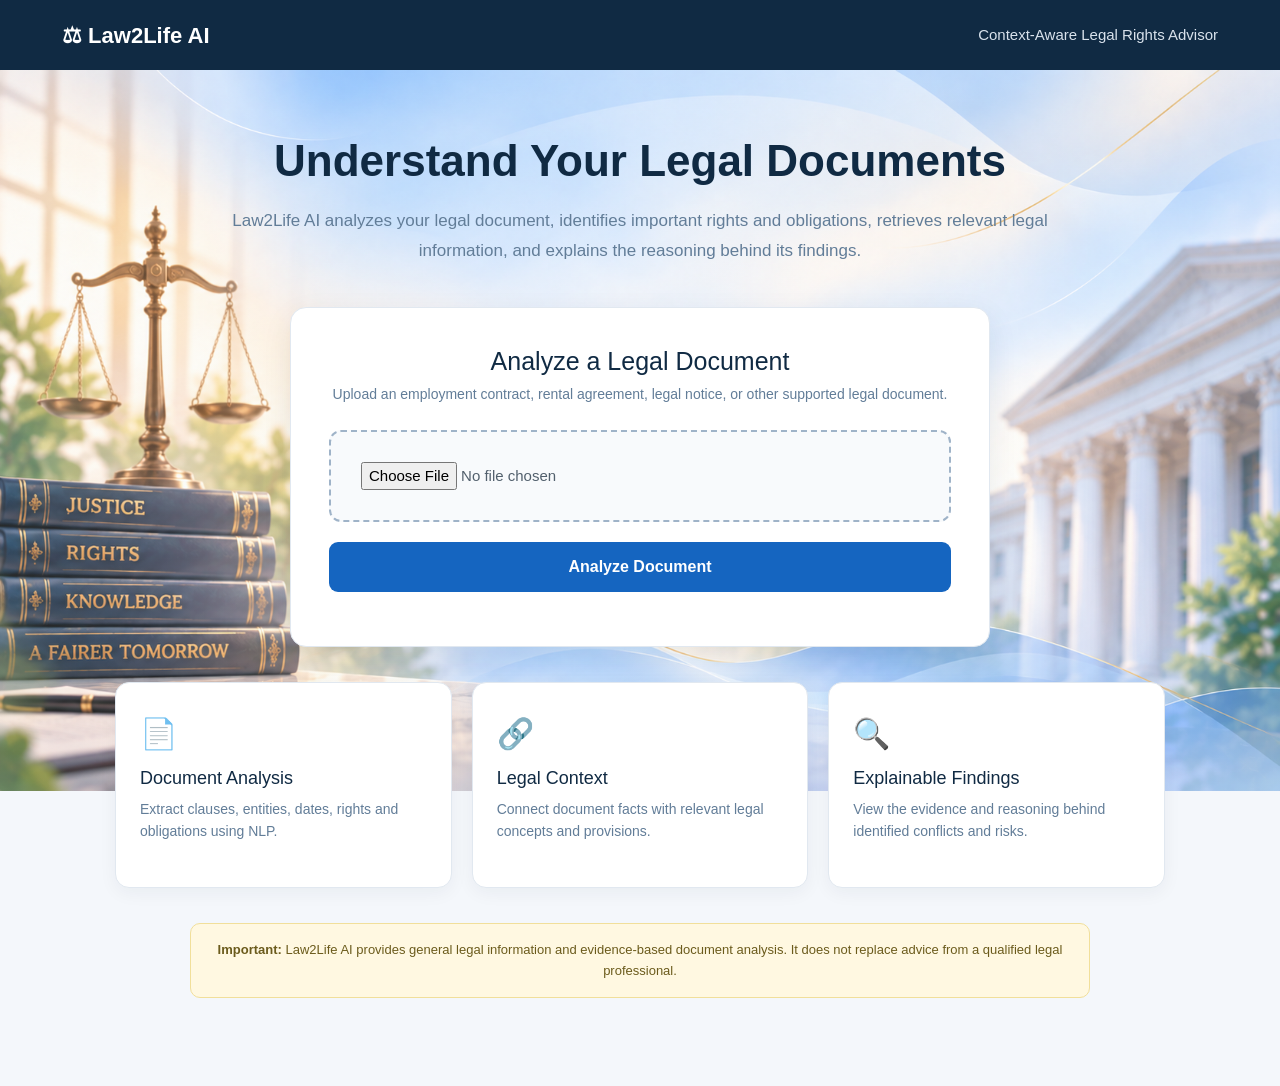
==== frontend/index.html @ 61317b30 "Baseline: initial checkpoint of LAW2LIFE_AI codebase" ====
<!DOCTYPE html>
<html lang="en">
<head>
    <meta charset="UTF-8">
    <meta name="viewport" content="width=device-width, initial-scale=1.0">

    <title>Law2Life AI</title>

    <link
        href="https://cdn.jsdelivr.net/npm/bootstrap@5.3.3/dist/css/bootstrap.min.css"
        rel="stylesheet"
    >

    <link rel="stylesheet" href="css/style.css">
</head>

<body>

<nav class="navbar navbar-dark">
    <div class="container">
        <a class="navbar-brand" href="index.html">
            ⚖ Law2Life AI
        </a>

        <span class="navbar-text">
            Context-Aware Legal Rights Advisor
        </span>
    </div>
</nav>


<section class="hero">

    <div class="container">

        <div class="hero-content">

            <h1>Understand Your Legal Documents</h1>

            <p class="hero-subtitle">
                Law2Life AI analyzes your legal document, identifies
                important rights and obligations, retrieves relevant
                legal information, and explains the reasoning behind
                its findings.
            </p>


            <div class="upload-card">

                <h3>Analyze a Legal Document</h3>

                <p class="upload-description">
                    Upload an employment contract, rental agreement,
                    legal notice, or other supported legal document.
                </p>

                <form id="uploadForm">

                    <div class="file-input">

                        <input
                            type="file"
                            id="documentFile"
                            accept=".pdf,.docx,.png,.jpg,.jpeg"
                            required
                        >

                    </div>


                    <button
                        type="submit"
                        class="btn analyze-btn"
                    >
                        Analyze Document
                    </button>

                </form>


                <div id="uploadStatus"></div>

            </div>


            <div class="feature-section">

                <div class="feature-card">

                    <div class="feature-icon">📄</div>

                    <h4>Document Analysis</h4>

                    <p>
                        Extract clauses, entities, dates,
                        rights and obligations using NLP.
                    </p>

                </div>


                <div class="feature-card">

                    <div class="feature-icon">🔗</div>

                    <h4>Legal Context</h4>

                    <p>
                        Connect document facts with relevant
                        legal concepts and provisions.
                    </p>

                </div>


                <div class="feature-card">

                    <div class="feature-icon">🔍</div>

                    <h4>Explainable Findings</h4>

                    <p>
                        View the evidence and reasoning behind
                        identified conflicts and risks.
                    </p>

                </div>

            </div>


            <div class="disclaimer">

                <strong>Important:</strong>

                Law2Life AI provides general legal information
                and evidence-based document analysis. It does not
                replace advice from a qualified legal professional.

            </div>

        </div>

    </div>

</section>


<script src="js/upload.js"></script>

</body>
</html>
---- frontend/css/style.css ----
/* =========================================================
   LAW2LIFE AI
   GLOBAL STYLES
   ========================================================= */

* {
    margin: 0;
    padding: 0;
    box-sizing: border-box;
}

body {
    font-family: Arial, Helvetica, sans-serif;
    background: #f4f7fb;
    color: #1f2937;
    line-height: 1.6;
}

a {
    text-decoration: none;
}


/* =========================================================
   NAVBAR
   ========================================================= */

.navbar {
    background: #102a43 !important;
    min-height: 70px;
    padding: 0;
}

.navbar .container {
    max-width: 1180px;
}

.navbar-brand {
    color: #ffffff !important;
    font-size: 22px;
    font-weight: 700;
}

.navbar-text {
    color: #d9e2ec !important;
    font-size: 15px;
}


/* =========================================================
   HOME PAGE
   ========================================================= */

.hero {
    min-height: calc(100vh - 70px);
    padding: 65px 20px 70px;

    background-image:
        linear-gradient(
            rgba(244, 247, 251, 0.15),
            rgba(244, 247, 251, 0.15)
        ),
        url("../images/law-background.png");

    background-size: 100% auto;
    background-position:center top;
    background-repeat: no-repeat;
}

.hero-content {
    max-width: 1120px;
    margin: 0 auto;
    text-align: center;
}

.hero h1 {
    font-size: 44px;
    line-height: 1.2;
    font-weight: 700;
    color: #102a43;
    margin-bottom: 18px;
}

.hero-subtitle {
    max-width: 820px;
    margin: 0 auto;
    font-size: 17px;
    line-height: 1.8;
    color: #627d98;
}


/* =========================================================
   UPLOAD CARD
   ========================================================= */

.upload-card {
    max-width: 700px;
    margin: 40px auto 35px;
    background: #ffffff;
    padding: 38px;
    border-radius: 16px;
    border: 1px solid #e1e8f0;
    box-shadow: 0 10px 30px rgba(16, 42, 67, 0.08);
    text-align: left;
}

.upload-card h3 {
    color: #102a43;
    font-size: 25px;
    margin-bottom: 8px;
    text-align: center;
}

.upload-description {
    color: #627d98;
    margin-bottom: 25px;
    text-align: center;
}


/* =========================================================
   FILE INPUT
   ========================================================= */

.file-input {
    border: 2px dashed #9fb3c8;
    padding: 30px;
    border-radius: 12px;
    margin-bottom: 20px;
    background: #f8fafc;
    text-align: center;
    transition: 0.2s ease;
}

.file-input:hover {
    border-color: #1565c0;
    background: #f5f9ff;
}

.file-input input[type="file"] {
    width: 100%;
    font-size: 15px;
    color: #52606d;
}


/* =========================================================
   ANALYZE BUTTON
   ========================================================= */

.analyze-btn {
    width: 100%;
    background: #1565c0 !important;
    color: #ffffff !important;
    border: none;
    padding: 13px 20px;
    border-radius: 9px;
    font-weight: 600;
    font-size: 16px;
    transition: 0.2s ease;
}

.analyze-btn:hover {
    background: #0d47a1 !important;
    transform: translateY(-1px);
}


/* =========================================================
   UPLOAD STATUS
   ========================================================= */

#uploadStatus {
    margin-top: 16px;
    text-align: center;
    font-weight: 500;
}


/* =========================================================
   HOME FEATURE CARDS
   ========================================================= */

.feature-section {
    max-width: 1050px;
    margin: 35px auto 0;
    display: grid;
    grid-template-columns: repeat(3, 1fr);
    gap: 20px;
}

.feature-card {
    background: #ffffff;
    padding: 28px 24px;
    border-radius: 14px;
    border: 1px solid #e1e8f0;
    box-shadow: 0 5px 18px rgba(16, 42, 67, 0.05);
    text-align: left;
    transition: 0.2s ease;
}

.feature-card:hover {
    transform: translateY(-3px);
    box-shadow: 0 10px 25px rgba(16, 42, 67, 0.08);
}

.feature-icon {
    font-size: 30px;
    margin-bottom: 12px;
}

.feature-card h4 {
    color: #102a43;
    font-size: 18px;
    margin-bottom: 8px;
}

.feature-card p {
    color: #627d98;
    line-height: 1.6;
    font-size: 14px;
}


/* =========================================================
   DISCLAIMER
   ========================================================= */

.disclaimer {
    max-width: 900px;
    margin: 35px auto 0;
    padding: 16px 20px;
    background: #fff8e1;
    border: 1px solid #f1df9a;
    border-radius: 10px;
    color: #6b5b1c;
    font-size: 13px;
    line-height: 1.6;
}


/* =========================================================
   DASHBOARD
   ========================================================= */

.dashboard-container {
    width: 100%;
    max-width: 1180px;
    margin: 0 auto;
    padding: 40px 24px 60px;
}

.dashboard-header {
    display: flex;
    justify-content: space-between;
    align-items: center;
    gap: 25px;
    margin-bottom: 30px;
}

.dashboard-header h1 {
    margin: 0;
    font-size: 36px;
    font-weight: 700;
    color: #102a43;
}

.dashboard-header p {
    margin: 8px 0 0;
    color: #627d98;
    font-size: 16px;
}

.dashboard-header .btn {
    white-space: nowrap;
    border-radius: 8px;
    padding: 10px 18px;
    font-weight: 600;
}


/* =========================================================
   DASHBOARD CARDS
   ========================================================= */

.dashboard-card {
    background: #ffffff;
    border: 1px solid #e5eaf0;
    border-radius: 14px;
    padding: 28px;
    margin-bottom: 24px;
    box-shadow: 0 5px 18px rgba(16, 42, 67, 0.06);
}

.dashboard-card h2 {
    margin: 0 0 20px;
    font-size: 23px;
    font-weight: 700;
    color: #102a43;
}

.dashboard-card h3 {
    color: #243b53;
}


/* =========================================================
   DOCUMENT INFORMATION
   ========================================================= */

.info-grid {
    display: grid;
    grid-template-columns: repeat(4, 1fr);
    gap: 16px;
}

.info-item {
    background: #f7faff;
    border: 1px solid #e1e8f0;
    border-radius: 10px;
    padding: 18px;
}

.info-label {
    display: block;
    margin-bottom: 8px;
    color: #627d98;
    font-size: 13px;
    font-weight: 600;
    text-transform: uppercase;
    letter-spacing: 0.4px;
}

.info-item strong {
    display: block;
    color: #102a43;
    font-size: 17px;
}


/* =========================================================
   RESULT BOX
   ========================================================= */

.result-box {
    background: #f7faff;
    border: 1px solid #d9e2ec;
    border-radius: 10px;
    padding: 18px;
    color: #334e68;
    line-height: 1.7;
}


/* =========================================================
   TWO COLUMN SECTIONS
   ========================================================= */

.dashboard-row {
    display: grid;
    grid-template-columns: 1fr 1fr;
    gap: 24px;
}

.half-card {
    min-width: 0;
}


/* =========================================================
   DASHBOARD LISTS
   ========================================================= */

.dashboard-card ul {
    margin: 0;
    padding-left: 22px;
}

.dashboard-card li {
    margin-bottom: 10px;
    color: #334e68;
    line-height: 1.6;
}

.dashboard-card li:last-child {
    margin-bottom: 0;
}


/* =========================================================
   EMPTY STATES
   ========================================================= */

.empty-message {
    margin: 0;
    padding: 16px;
    border-radius: 9px;
    background: #f8fafc;
    color: #829ab1;
    border: 1px dashed #cbd5e1;
}


/* =========================================================
   SECTION DESCRIPTION
   ========================================================= */

.section-description {
    color: #627d98;
    line-height: 1.7;
    margin-bottom: 22px;
}


/* =========================================================
   CONTEXT-AWARE REASONING
   ========================================================= */

.novelty-card {
    border-left: 4px solid #1565c0;
}

.novelty-label {
    display: inline-block;
    margin-bottom: 8px;
    color: #1565c0;
    font-size: 12px;
    font-weight: 700;
    letter-spacing: 1px;
}

.section-heading {
    display: flex;
    justify-content: space-between;
    align-items: center;
    gap: 20px;
}


/* =========================================================
   RISK
   ========================================================= */

.risk-header {
    display: flex;
    justify-content: space-between;
    align-items: center;
    gap: 20px;
}

.risk-badge {
    display: inline-flex;
    align-items: center;
    justify-content: center;
    min-width: 110px;
    padding: 9px 16px;
    border-radius: 20px;
    background: #eef2f7;
    color: #52606d;
    font-size: 13px;
    font-weight: 700;
    letter-spacing: 0.5px;
}

.sub-heading {
    margin-top: 25px;
    margin-bottom: 15px;
    font-size: 18px;
    font-weight: 700;
}


/* =========================================================
   ANALYSIS ITEMS
   ========================================================= */

#actionsContainer > div,
#riskFactorsContainer > div,
#evidenceContainer > div,
#conflictsContainer > div {
    background: #f8fafc;
    border: 1px solid #e1e8f0;
    border-radius: 10px;
    padding: 16px;
    margin-bottom: 12px;
}

#actionsContainer > div:last-child,
#riskFactorsContainer > div:last-child,
#evidenceContainer > div:last-child,
#conflictsContainer > div:last-child {
    margin-bottom: 0;
}


/* =========================================================
   CONFLICTS
   ========================================================= */

#conflictsContainer strong {
    color: #102a43;
}

#conflictsContainer p {
    color: #52606d;
    line-height: 1.6;
}


/* =========================================================
   EVIDENCE
   ========================================================= */

#evidenceContainer a {
    color: #1565c0;
    font-weight: 600;
}

#evidenceContainer a:hover {
    text-decoration: underline;
}


/* =========================================================
   EXPLAINABLE REASONING
   ========================================================= */

#explanationContainer {
    position: relative;
    display: flex;
    flex-direction: column;
    gap: 16px;
}

.reasoning-step {
    display: flex;
    align-items: flex-start;
    gap: 16px;
    padding: 18px;
    background: #f8fafc;
    border: 1px solid #e1e8f0;
    border-radius: 10px;
}

.step-number {
    flex: 0 0 36px;
    width: 36px;
    height: 36px;
    display: flex;
    align-items: center;
    justify-content: center;
    border-radius: 50%;
    background: #1565c0;
    color: #ffffff;
    font-weight: 700;
}

.reasoning-step strong {
    display: block;
    margin-bottom: 5px;
    color: #102a43;
}

.reasoning-step p {
    margin: 0;
    color: #627d98;
    line-height: 1.6;
}


/* =========================================================
   QUESTION ANSWERING
   ========================================================= */

.question-card {
    background: #ffffff;
}

.question-input-row {
    display: flex;
    gap: 12px;
    margin-bottom: 18px;
}

.question-input-row input {
    flex: 1;
    min-height: 46px;
    border-radius: 8px;
    border: 1px solid #bcccdc;
    padding: 10px 14px;
}

.question-input-row input:focus {
    border-color: #1565c0;
    box-shadow: 0 0 0 3px rgba(21, 101, 192, 0.12);
    outline: none;
}

.ask-btn {
    min-width: 90px;
    background: #1565c0;
    color: #ffffff;
    border-radius: 8px;
    font-weight: 600;
    padding: 10px 20px;
    border: none;
}

.ask-btn:hover {
    background: #0d47a1;
}


/* =========================================================
   ANSWER BOX
   ========================================================= */

.answer-box {
    min-height: 70px;
    padding: 18px;
    background: #f7faff;
    border: 1px solid #d9e2ec;
    border-radius: 10px;
    color: #334e68;
    line-height: 1.7;
}


/* =========================================================
   DASHBOARD DISCLAIMER
   ========================================================= */

.dashboard-disclaimer {
    margin-top: 30px;
    padding: 18px 20px;
    background: #fff8e1;
    border: 1px solid #f1df9a;
    border-radius: 10px;
    color: #6b5b1c;
    font-size: 13px;
    line-height: 1.6;
}


/* =========================================================
   RESPONSIVE DESIGN
   ========================================================= */

@media (max-width: 992px) {

    .hero h1 {
        font-size: 38px;
    }

    .feature-section {
        grid-template-columns: 1fr;
    }

    .info-grid {
        grid-template-columns: repeat(2, 1fr);
    }

    .dashboard-header h1 {
        font-size: 32px;
    }
}


@media (max-width: 768px) {

    .hero {
        padding: 45px 15px 55px;
    }

    .hero h1 {
        font-size: 32px;
    }

    .hero-subtitle {
        font-size: 15px;
    }

    .upload-card {
        padding: 25px 20px;
    }

    .feature-section {
        grid-template-columns: 1fr;
    }

    .dashboard-container {
        padding: 25px 15px 40px;
    }

    .dashboard-header {
        flex-direction: column;
        align-items: flex-start;
    }

    .dashboard-header h1 {
        font-size: 28px;
    }

    .dashboard-header .btn {
        width: 100%;
    }

    .info-grid {
        grid-template-columns: 1fr;
    }

    .dashboard-row {
        grid-template-columns: 1fr;
    }

    .dashboard-card {
        padding: 20px;
    }

    .risk-header {
        flex-direction: column;
        align-items: flex-start;
    }

    .section-heading {
        flex-direction: column;
        align-items: flex-start;
    }

    .question-input-row {
        flex-direction: column;
    }

    .ask-btn {
        width: 100%;
    }

    .navbar-text {
        display: none;
    }
}
/* ============================================================
   COMPACT DASHBOARD
   ============================================================ */

body {
    font-size: 14px;
}

h1 {
    font-size: 26px;
}

h2 {
    font-size: 20px;
}

h3 {
    font-size: 16px;
}

h4 {
    font-size: 14px;
}

p,
li,
div {
    line-height: 1.5;
}

/* Reduce spacing between dashboard sections */
section,
.dashboard-section,
.analysis-section {
    margin-bottom: 18px;
}

/* Compact cards */
.card,
.analysis-card,
.graph-reasoning-card,
.graph-concept {
    padding: 14px;
    margin-bottom: 12px;
}

/* Smaller graph text */
.graph-reasoning-card p,
.graph-concept p,
.graph-relation,
.graph-finding {
    font-size: 13px;
}

/* Smaller section descriptions */
.section-description {
    font-size: 13px;
}
/* ============================================================
   LAW2LIFE AI - DASHBOARD TABS
   ============================================================ */

.dashboard-tabs {
    display: flex;
    flex-wrap: wrap;
    gap: 8px;
    margin: 20px 0;
    padding: 8px;

    background: #f4f7fb;
    border: 1px solid #dfe6ef;
    border-radius: 10px;
}

.dashboard-tab {
    border: none;
    background: transparent;

    padding: 9px 14px;

    border-radius: 7px;

    font-size: 13px;
    font-weight: 600;

    color: #475569;

    cursor: pointer;

    transition: 0.2s ease;
}

.dashboard-tab:hover {
    background: #e8eef7;
}

.dashboard-tab.active {
    background: #2563eb;
    color: white;
}

.tab-content {
    display: none;
}

.tab-content.active-tab {
    display: block;
}

/* Smaller dashboard text */

.dashboard-container h1 {
    font-size: 26px;
}

.dashboard-container h2 {
    font-size: 19px;
}

.dashboard-container h3 {
    font-size: 15px;
}

.dashboard-container h4 {
    font-size: 14px;
}

.dashboard-container p,
.dashboard-container li {
    font-size: 13px;
    line-height: 1.5;
}

.info-label {
    font-size: 11px;
}

.info-item strong {
    font-size: 14px;
}

.section-description {
    font-size: 13px;
}

/* Knowledge Graph */

.graph-reasoning-card {
    padding: 14px;
    margin-bottom: 12px;
}

.graph-reasoning-card p,
.graph-relation,
.graph-finding {
    font-size: 13px;
}

.graph-concept {
    padding: 10px;
    margin-top: 10px;
}

.graph-label {
    font-size: 11px;
    font-weight: 600;
}

.dashboard-card {
    margin-bottom: 14px;
}
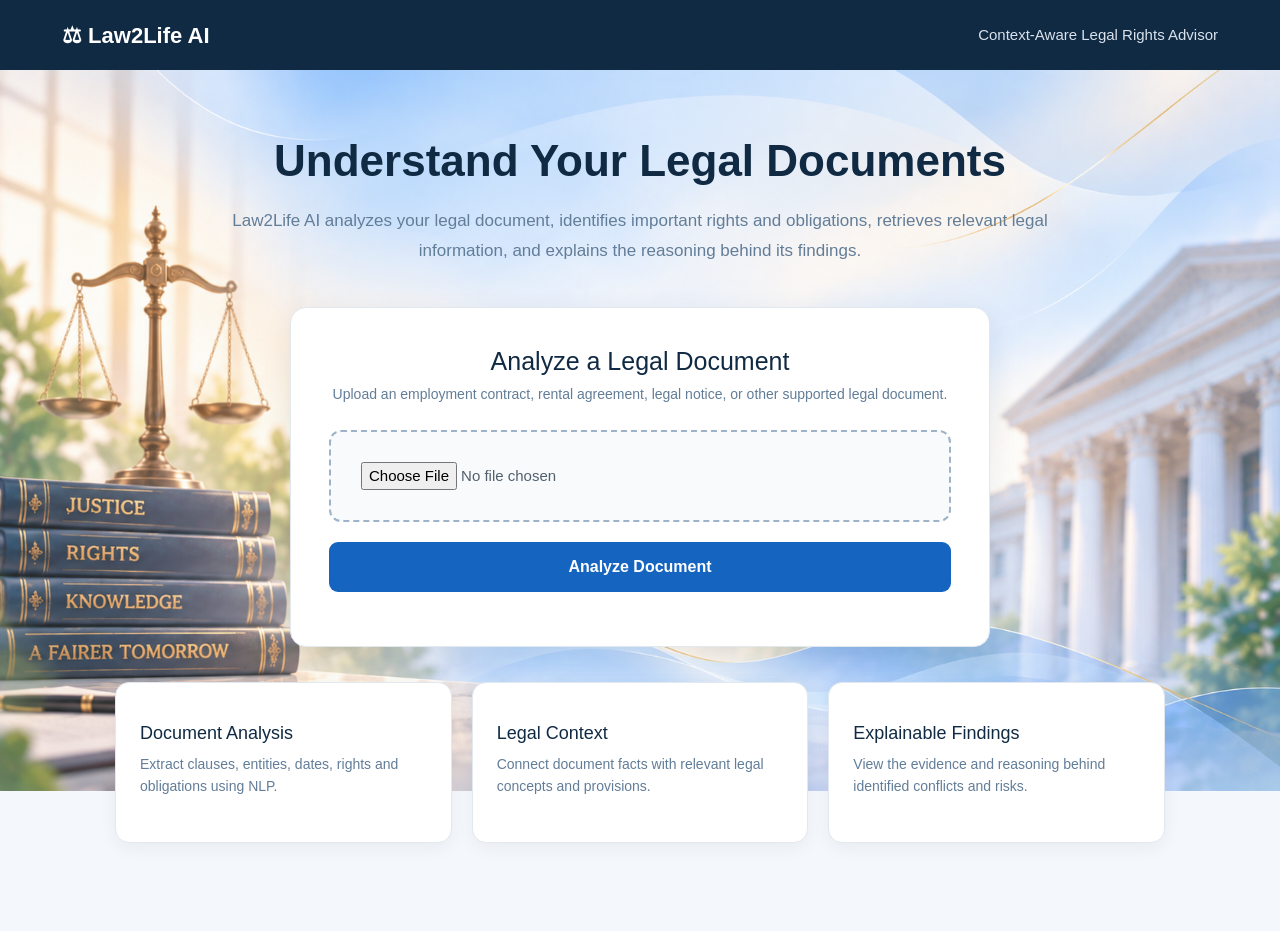
==== commit 2ae619cd: "Initial commit: Law2Life AI legal document analysis" ====
--- a/frontend/index.html
+++ b/frontend/index.html
@@ -1,152 +1,133 @@
 <!DOCTYPE html>
 <html lang="en">
+
 <head>
     <meta charset="UTF-8">
     <meta name="viewport" content="width=device-width, initial-scale=1.0">
 
     <title>Law2Life AI</title>
 
-    <link
-        href="https://cdn.jsdelivr.net/npm/bootstrap@5.3.3/dist/css/bootstrap.min.css"
-        rel="stylesheet"
-    >
+    <link href="https://cdn.jsdelivr.net/npm/bootstrap@5.3.3/dist/css/bootstrap.min.css" rel="stylesheet">
 
     <link rel="stylesheet" href="css/style.css">
 </head>
 
 <body>
 
-<nav class="navbar navbar-dark">
-    <div class="container">
-        <a class="navbar-brand" href="index.html">
-            ⚖ Law2Life AI
-        </a>
+    <nav class="navbar navbar-dark">
+        <div class="container">
+            <a class="navbar-brand" href="index.html">
+                ⚖ Law2Life AI
+            </a>
 
-        <span class="navbar-text">
-            Context-Aware Legal Rights Advisor
-        </span>
-    </div>
-</nav>
+            <span class="navbar-text">
+                Context-Aware Legal Rights Advisor
+            </span>
+        </div>
+    </nav>
 
 
-<section class="hero">
+    <section class="hero">
 
-    <div class="container">
+        <div class="container">
 
-        <div class="hero-content">
+            <div class="hero-content">
 
-            <h1>Understand Your Legal Documents</h1>
+                <h1>Understand Your Legal Documents</h1>
 
-            <p class="hero-subtitle">
-                Law2Life AI analyzes your legal document, identifies
-                important rights and obligations, retrieves relevant
-                legal information, and explains the reasoning behind
-                its findings.
-            </p>
+                <p class="hero-subtitle">
+                    Law2Life AI analyzes your legal document, identifies
+                    important rights and obligations, retrieves relevant
+                    legal information, and explains the reasoning behind
+                    its findings.
+                </p>
 
 
-            <div class="upload-card">
+                <div class="upload-card">
 
-                <h3>Analyze a Legal Document</h3>
+                    <h3>Analyze a Legal Document</h3>
 
-                <p class="upload-description">
-                    Upload an employment contract, rental agreement,
-                    legal notice, or other supported legal document.
-                </p>
+                    <p class="upload-description">
+                        Upload an employment contract, rental agreement,
+                        legal notice, or other supported legal document.
+                    </p>
 
-                <form id="uploadForm">
+                    <form id="uploadForm">
 
-                    <div class="file-input">
+                        <div class="file-input">
 
-                        <input
-                            type="file"
-                            id="documentFile"
-                            accept=".pdf,.docx,.png,.jpg,.jpeg"
-                            required
-                        >
+                            <input type="file" id="documentFile" accept=".pdf,.docx,.png,.jpg,.jpeg" required>
+
+                        </div>
+
+
+                        <button type="submit" class="btn analyze-btn">
+                            Analyze Document
+                        </button>
+
+                    </form>
+
+
+                    <div id="uploadStatus"></div>
+
+                </div>
+
+
+                <div class="feature-section">
+
+                    <div class="feature-card">
+
+                        <div class="feature-icon"></div>
+
+                        <h4>Document Analysis</h4>
+
+                        <p>
+                            Extract clauses, entities, dates,
+                            rights and obligations using NLP.
+                        </p>
 
                     </div>
 
 
-                    <button
-                        type="submit"
-                        class="btn analyze-btn"
-                    >
-                        Analyze Document
-                    </button>
+                    <div class="feature-card">
 
-                </form>
+                        <div class="feature-icon"></div>
+
+                        <h4>Legal Context</h4>
+
+                        <p>
+                            Connect document facts with relevant
+                            legal concepts and provisions.
+                        </p>
+
+                    </div>
 
 
-                <div id="uploadStatus"></div>
+                    <div class="feature-card">
 
-            </div>
+                        <div class="feature-icon"></div>
 
+                        <h4>Explainable Findings</h4>
 
-            <div class="feature-section">
+                        <p>
+                            View the evidence and reasoning behind
+                            identified conflicts and risks.
+                        </p>
 
-                <div class="feature-card">
-
-                    <div class="feature-icon">📄</div>
-
-                    <h4>Document Analysis</h4>
-
-                    <p>
-                        Extract clauses, entities, dates,
-                        rights and obligations using NLP.
-                    </p>
+                    </div>
 
                 </div>
 
-
-                <div class="feature-card">
-
-                    <div class="feature-icon">🔗</div>
-
-                    <h4>Legal Context</h4>
-
-                    <p>
-                        Connect document facts with relevant
-                        legal concepts and provisions.
-                    </p>
-
-                </div>
-
-
-                <div class="feature-card">
-
-                    <div class="feature-icon">🔍</div>
-
-                    <h4>Explainable Findings</h4>
-
-                    <p>
-                        View the evidence and reasoning behind
-                        identified conflicts and risks.
-                    </p>
-
-                </div>
-
-            </div>
-
-
-            <div class="disclaimer">
-
-                <strong>Important:</strong>
-
-                Law2Life AI provides general legal information
-                and evidence-based document analysis. It does not
-                replace advice from a qualified legal professional.
 
             </div>
 
         </div>
 
-    </div>
-
-</section>
+    </section>
 
 
-<script src="js/upload.js"></script>
+    <script src="js/upload.js"></script>
 
 </body>
+
 </html>
--- a/frontend/css/style.css
+++ b/frontend/css/style.css
@@ -818,27 +818,35 @@
     border: none;
     background: transparent;
 
-    padding: 9px 14px;
+    padding: 9px 15px;
 
     border-radius: 7px;
 
-    font-size: 13px;
-    font-weight: 600;
-
-    color: #475569;
+    font-size: 14.5px;
+    font-weight: 700;
+
+    color: #12345A;
 
     cursor: pointer;
 
-    transition: 0.2s ease;
+    transition: all 0.18s ease;
 }
 
 .dashboard-tab:hover {
-    background: #e8eef7;
+    background: #dbeafe;
+    color: #12345A;
 }
 
 .dashboard-tab.active {
-    background: #2563eb;
-    color: white;
+    background: #1765F5;
+    color: #ffffff;
+    font-weight: 700;
+    box-shadow: 0 2px 8px rgba(23, 101, 245, 0.35);
+}
+
+.dashboard-tab.active:hover {
+    background: #1255d6;
+    color: #ffffff;
 }
 
 .tab-content {
